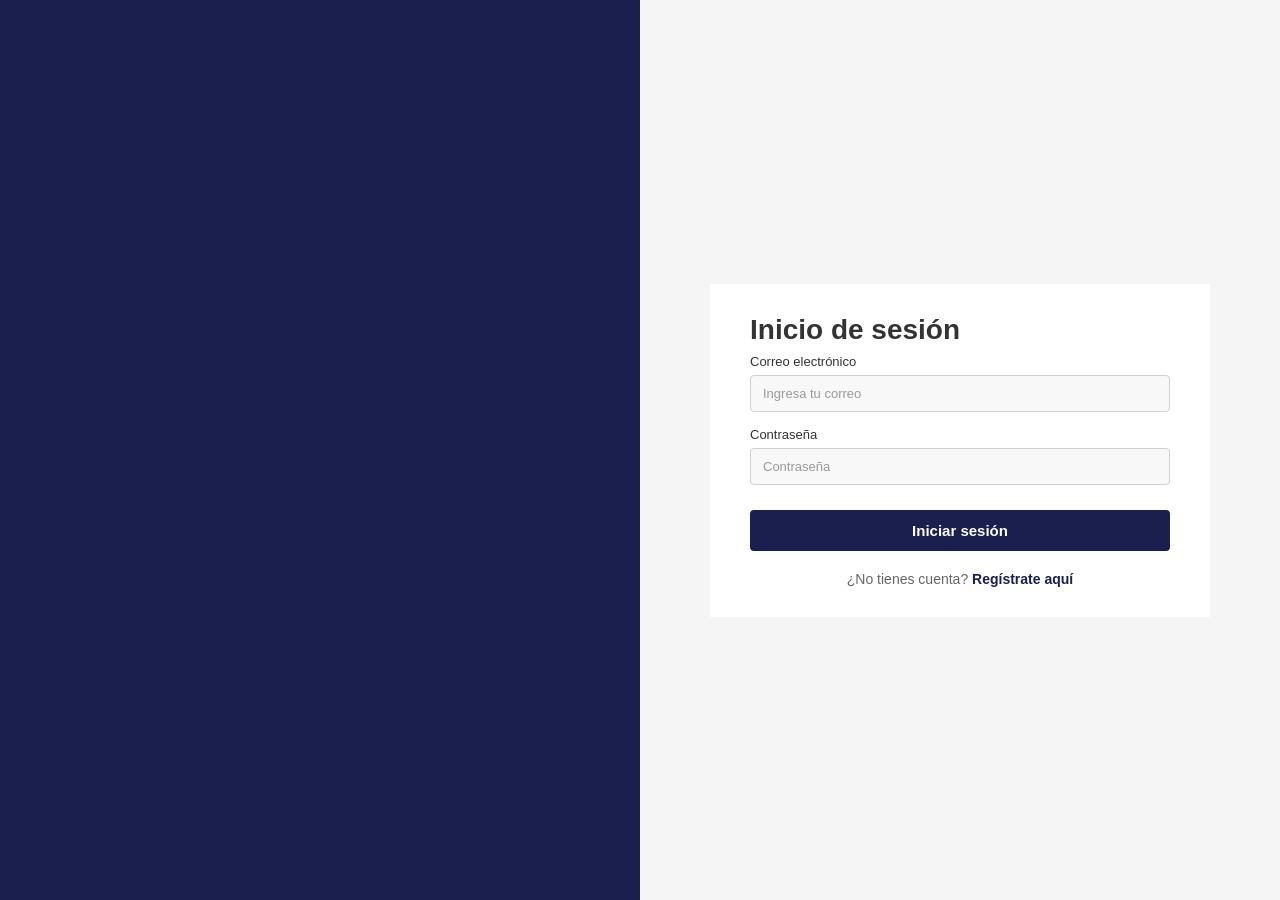
==== frontend/login.html @ 575471f1 "Funcion de registro y login" ====
<!DOCTYPE html>
<html lang="es">
<head>
    <meta charset="UTF-8">
    <meta name="viewport" content="width=device-width, initial-scale=1.0">
    <title>Inicio de sesión</title>
    <link rel="stylesheet" href="css/style.css">
</head>
<body>
    <div class="container">
        <div class="left-panel">
            <!-- Panel azul oscuro decorativo -->
        </div>
        <div class="right-panel">
            <div class="form-container">
                <h2>Inicio de sesión</h2>
                <form id="loginForm">
                    <div class="form-group">
                        <label for="correo">Correo electrónico</label>
                        <input type="email" id="correo" name="correo" placeholder="Ingresa tu correo" required>
                    </div>
                    <div class="form-group">
                        <label for="contrasena">Contraseña</label>
                        <input type="password" id="contrasena" name="contrasena" placeholder="Contraseña" required>
                    </div>
                    <button type="submit" class="btn-primary">Iniciar sesión</button>
                </form>
                <p class="register-link">¿No tienes cuenta? <a href="register.html">Regístrate aquí</a></p>
            </div>
        </div>
    </div>
    <script src="js/auth.js"></script>
</body>
</html>
---- frontend/css/style.css ----
* {
    margin: 0;
    padding: 0;
    box-sizing: border-box;
}

body {
    font-family: -apple-system, BlinkMacSystemFont, 'Segoe UI', Arial, sans-serif;
    background-color: #f5f5f5;
    height: 100vh;
    margin: 0;
    overflow: hidden;
}

.container {
    display: flex;
    height: 100vh;
}

/* Estilos para Login */
.left-panel {
    flex: 1;
    background-color: #1a1f4d;
}

.right-panel {
    flex: 1;
    display: flex;
    justify-content: center;
    align-items: center;
    background-color: #f5f5f5;
}

/* Estilos para Registro */
.left-panel-register {
    flex: 1;
    display: flex;
    justify-content: center;
    align-items: flex-start;
    background-color: #f5f5f5;
    overflow-y: auto;
    padding: 20px;
}

.right-panel-register {
    flex: 1;
    background-color: #1a1f4d;
}

.form-container {
    background: white;
    padding: 30px 40px;
    border-radius: 0;
    box-shadow: none;
    width: 100%;
    max-width: 500px;
    margin: 20px auto;
}

.form-container h2 {
    color: #333;
    margin-bottom: 8px;
    font-size: 28px;
    text-align: left;
    font-weight: 600;
}

.subtitle {
    color: #666;
    font-size: 13px;
    text-align: left;
    margin-bottom: 25px;
    font-weight: normal;
}

.form-group {
    margin-bottom: 15px;
}

.form-group label {
    display: block;
    color: #333;
    font-size: 13px;
    margin-bottom: 6px;
    font-weight: 500;
}

.form-group input,
.form-group select {
    width: 100%;
    padding: 10px 12px;
    border: 1px solid #d0d0d0;
    border-radius: 4px;
    font-size: 13px;
    transition: border-color 0.3s;
    background-color: #f8f8f8;
}

.form-group input:focus,
.form-group select:focus {
    outline: none;
    border-color: #1a1f4d;
}

.form-group input::placeholder {
    color: #999;
}

.btn-primary {
    width: 100%;
    padding: 12px;
    background-color: #1a1f4d;
    color: white;
    border: none;
    border-radius: 4px;
    font-size: 15px;
    font-weight: 600;
    cursor: pointer;
    transition: background-color 0.3s;
    margin-top: 10px;
}

.btn-primary:hover {
    background-color: #252d6b;
}

.register-link {
    text-align: center;
    margin-top: 20px;
    color: #666;
    font-size: 14px;
}

.register-link a {
    color: #1a1f4d;
    text-decoration: none;
    font-weight: bold;
}

.register-link a:hover {
    text-decoration: underline;
}

/* Mensajes de error/éxito */
.message {
    padding: 10px;
    margin-bottom: 15px;
    border-radius: 4px;
    text-align: center;
    font-size: 14px;
}

.message.error {
    background-color: #fee;
    color: #c33;
    border: 1px solid #fcc;
}

.message.success {
    background-color: #efe;
    color: #3c3;
    border: 1px solid #cfc;
}

/* Responsive */
@media (max-width: 768px) {
    .container {
        flex-direction: column;
    }
    
    .left-panel,
    .right-panel-register {
        display: none;
    }
    
    .right-panel,
    .left-panel-register {
        flex: 1;
    }
    
    .form-container {
        padding: 30px 20px;
    }
}

/* Estilos para Dashboard */
.dashboard-container {
    display: flex;
    justify-content: center;
    align-items: center;
    min-height: 100vh;
    background: linear-gradient(135deg, #1a1f4d 0%, #2d3561 100%);
}

.dashboard-content {
    background: white;
    padding: 60px 80px;
    border-radius: 12px;
    box-shadow: 0 10px 40px rgba(0, 0, 0, 0.2);
    text-align: center;
    max-width: 600px;
}

.dashboard-content h1 {
    color: #1a1f4d;
    font-size: 36px;
    margin-bottom: 20px;
    font-weight: 700;
}

.dashboard-message {
    color: #666;
    font-size: 18px;
    margin-bottom: 40px;
    line-height: 1.6;
}

.user-info {
    background-color: #f8f9fa;
    padding: 20px;
    border-radius: 8px;
    margin-bottom: 30px;
}

.user-info p {
    color: #333;
    font-size: 16px;
    margin: 0;
}

.user-info span {
    font-weight: 600;
    color: #1a1f4d;
}

.btn-logout {
    padding: 12px 30px;
    background-color: #dc3545;
    color: white;
    border: none;
    border-radius: 6px;
    font-size: 15px;
    font-weight: 600;
    cursor: pointer;
    transition: background-color 0.3s;
}

.btn-logout:hover {
    background-color: #c82333;
}
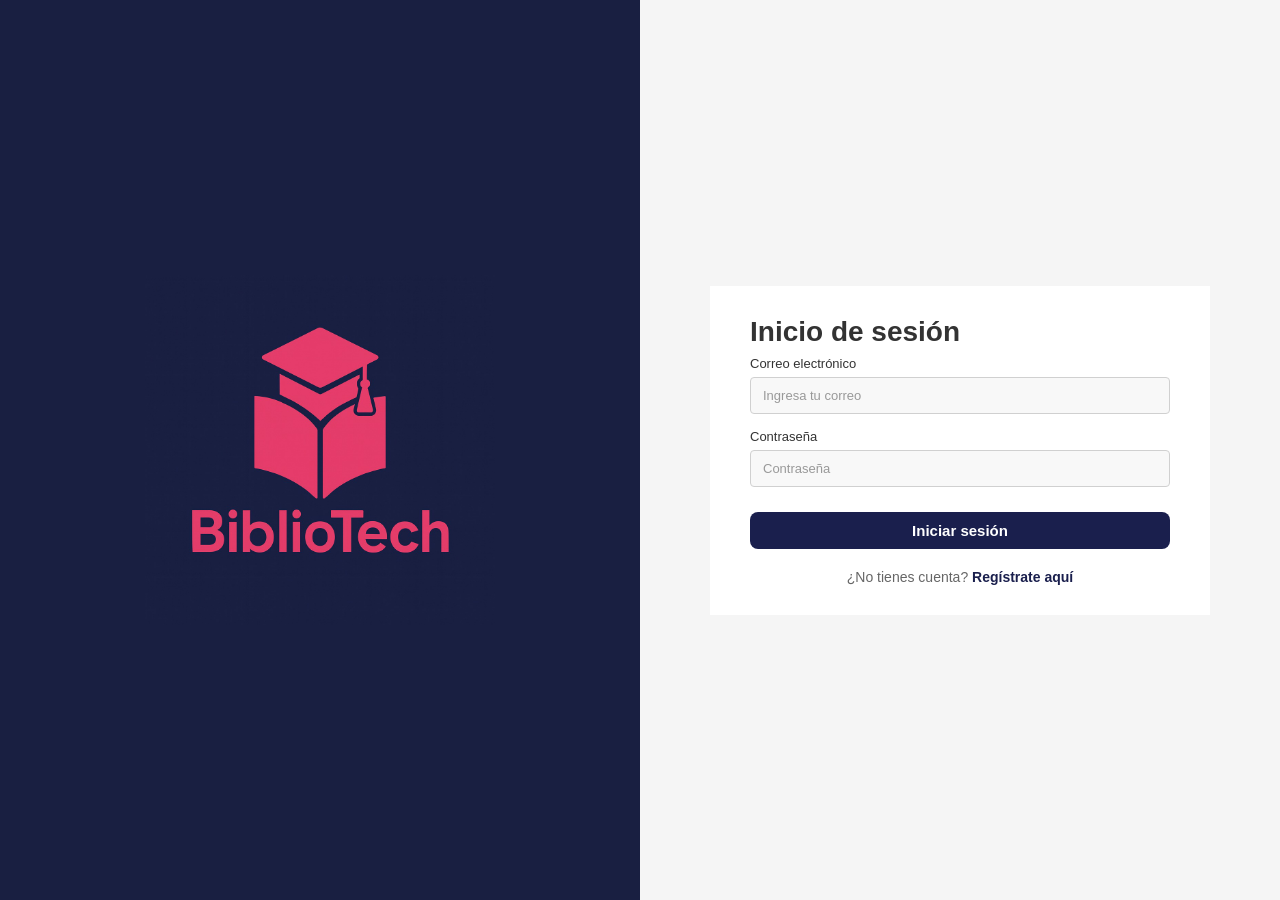
==== commit 8d94d991: "Actualizar login y registro" ====
--- a/frontend/login.html
+++ b/frontend/login.html
@@ -10,6 +10,7 @@
     <div class="container">
         <div class="left-panel">
             <!-- Panel azul oscuro decorativo -->
+             <img src="img/logo.jpg" alt="Logo" class="logo">
         </div>
         <div class="right-panel">
             <div class="form-container">
--- a/frontend/css/style.css
+++ b/frontend/css/style.css
@@ -20,7 +20,20 @@
 /* Estilos para Login */
 .left-panel {
     flex: 1;
-    background-color: #1a1f4d;
+    background-color: #191f41;
+
+    display: flex;
+    justify-content: center; /* Centrado horizontal */
+    align-items: center; /* Centrado vertical */
+}
+
+.logo {
+    /* Define el ancho MÁXIMO del logo (ajústalo al tamaño deseado) */
+    max-width: 350px; 
+    /* Altura automática para mantener la proporción de la imagen */
+    height: auto; 
+    /* Asegura que el logo se comporte bien dentro del Flexbox */
+    display: block;
 }
 
 .right-panel {
@@ -44,7 +57,10 @@
 
 .right-panel-register {
     flex: 1;
-    background-color: #1a1f4d;
+    background-color: #191f41;
+    display: flex;
+    justify-content: center; /* Centrado horizontal */
+    align-items: center; /* Centrado vertical */
 }
 
 .form-container {
@@ -71,6 +87,73 @@
     text-align: left;
     margin-bottom: 25px;
     font-weight: normal;
+}
+
+
+.search-bar {
+    display: flex;
+    align-items: center;
+    position: relative;
+    /* Para posicionar el ícono de búsqueda */
+    max-width: 500px;
+    flex: 1;
+    margin: 0 20px;
+}
+
+/* 1. Estilos comunes para unificar input, select y botón */
+.search-bar input[type="text"],
+.search-bar select,
+.search-bar .btn {
+    border: none;
+    margin: 0;
+    outline: none;
+    height: 40px;
+    box-sizing: border-box;
+    vertical-align: middle;
+}
+
+/* 2. Estilos para el campo de texto (input) */
+.search-bar input[type="text"] {
+    flex: 1;
+    /* Ocupa el espacio restante */
+    padding: 10px;
+    padding-left: 35px;
+    /* Espacio para el ícono */
+    border-top-left-radius: 6px;
+    border-bottom-left-radius: 6px;
+}
+
+/* 3. Estilos para el menú desplegable (select) */
+.search-bar select {
+    padding: 10px;
+    border-left: 1px solid #ddd;
+    background: #f9f9f9;
+    border-radius: 0;
+    /* Sin esquinas redondeadas */
+}
+
+/* 4. Estilos para el botón de búsqueda */
+.search-bar .btn {
+    background: #6A85D4;
+    color: #fff;
+    padding: 10px 16px;
+    cursor: pointer;
+    font-weight: bold;
+    border-top-right-radius: 6px;
+    border-bottom-right-radius: 6px;
+}
+
+.search-bar .btn:hover {
+    background: #5872c3;
+}
+
+/* 5. Estilos para el ícono de búsqueda */
+.search-bar .bi-search {
+    position: absolute;
+    left: 12px;
+    top: 50%;
+    transform: translateY(-50%);
+    color: #888;
 }
 
 .form-group {
@@ -247,4 +330,119 @@
 
 .btn-logout:hover {
     background-color: #c82333;
-}+}
+/* ===================== */
+/* HEADER DE DASHBOARD */
+/* ===================== */
+
+header {
+  background-color: #10194e;
+  color: white;
+  display: flex;
+  align-items: center;
+  justify-content: space-between;
+  padding: 10px 30px;
+  box-shadow: 0 2px 6px rgba(0,0,0,0.2);
+}
+
+.logo {
+  font-size: 22px;
+  font-weight: bold;
+}
+
+.header-right {
+  display: flex;
+  align-items: center;
+  gap: 15px;
+}
+
+.btn-upload {
+  background-color: #4a67d6;
+  color: white;
+  border: none;
+  padding: 8px 16px;
+  border-radius: 6px;
+  cursor: pointer;
+  font-size: 14px;
+  transition: background 0.3s;
+}
+
+.btn-upload:hover {
+  background-color: #5c7df2;
+}
+
+.profile-img {
+  width: 35px;
+  height: 35px;
+  border-radius: 50%;
+  object-fit: cover;
+  border: 2px solid white;
+}
+/* =============== MODAL UPLOAD (UI) =============== */
+.modal-backdrop[aria-hidden="true"] { display: none; }
+.modal-backdrop {
+  position: fixed; inset: 0;
+  background: rgba(13, 18, 54, 0.55);
+  backdrop-filter: blur(2px);
+  display: grid; place-items: center;
+  padding: 24px; z-index: 1000;
+}
+.modal {
+  width: 100%; max-width: 720px;
+  background: #fff; border-radius: 12px;
+  padding: 24px 26px 22px; position: relative;
+  box-shadow: 0 20px 60px rgba(0,0,0,.25);
+}
+.modal h2 { font-size: 22px; color: #111936; margin-bottom: 4px; }
+.modal-subtitle { color:#6b7280; font-size:13px; margin-bottom:14px; }
+
+.modal-close {
+  position: absolute; top:10px; right:12px;
+  border: none; background: transparent; font-size: 22px;
+  line-height: 1; cursor: pointer; color:#707aa8;
+}
+.modal-close:hover { color:#1a1f4d; }
+
+.dropzone {
+  display:flex; align-items:center; gap:16px;
+  border:2px dashed #c7cbe9; border-radius:10px;
+  padding:18px; margin:10px 0 16px; cursor:pointer;
+  background:#fafbff;
+  transition: border-color .2s, background .2s;
+}
+.dropzone.is-dragover { border-color:#4a67d6; background:#f0f3ff; }
+.dropzone-icon { font-size:24px; }
+.dropzone-text { line-height:1.2; color:#333; }
+.dropzone small { color:#6b7280; }
+
+.sr-only { position:absolute; width:1px; height:1px; padding:0; margin:-1px; overflow:hidden; clip:rect(0,0,0,0); border:0; }
+
+.upload-form .form-row { margin-bottom: 12px; }
+.upload-form label { display:block; font-size:13px; color:#333; margin-bottom:6px; font-weight:600; }
+.upload-form input[type="text"],
+.upload-form select,
+.upload-form textarea {
+  width:100%; padding:10px 12px; border:1px solid #d0d0d0; border-radius:8px;
+  background:#f8f8f8; font-size:14px; transition:border-color .2s, background .2s;
+}
+.upload-form textarea { resize: vertical; }
+.upload-form input:focus,
+.upload-form select:focus,
+.upload-form textarea:focus { outline: none; border-color:#1a1f4d; background:#fff; }
+
+.grid-2 { display:grid; grid-template-columns: 1fr 1fr; gap:14px; }
+@media (max-width: 640px){ .grid-2 { grid-template-columns: 1fr; } }
+
+.modal-actions {
+  display:flex; justify-content:flex-end; gap:10px; margin-top: 8px;
+}
+.btn-secondary {
+  background:#eef0ff; color:#1a1f4d; border:none; padding:10px 16px;
+  border-radius:8px; font-weight:600; cursor:pointer;
+}
+.btn-secondary:hover { background:#e1e5ff; }
+.btn-primary {
+  background:#1a1f4d; color:#fff; border:none; padding:10px 16px;
+  border-radius:8px; font-weight:600; cursor:pointer;
+}
+.btn-primary:hover { background:#252d6b; }
